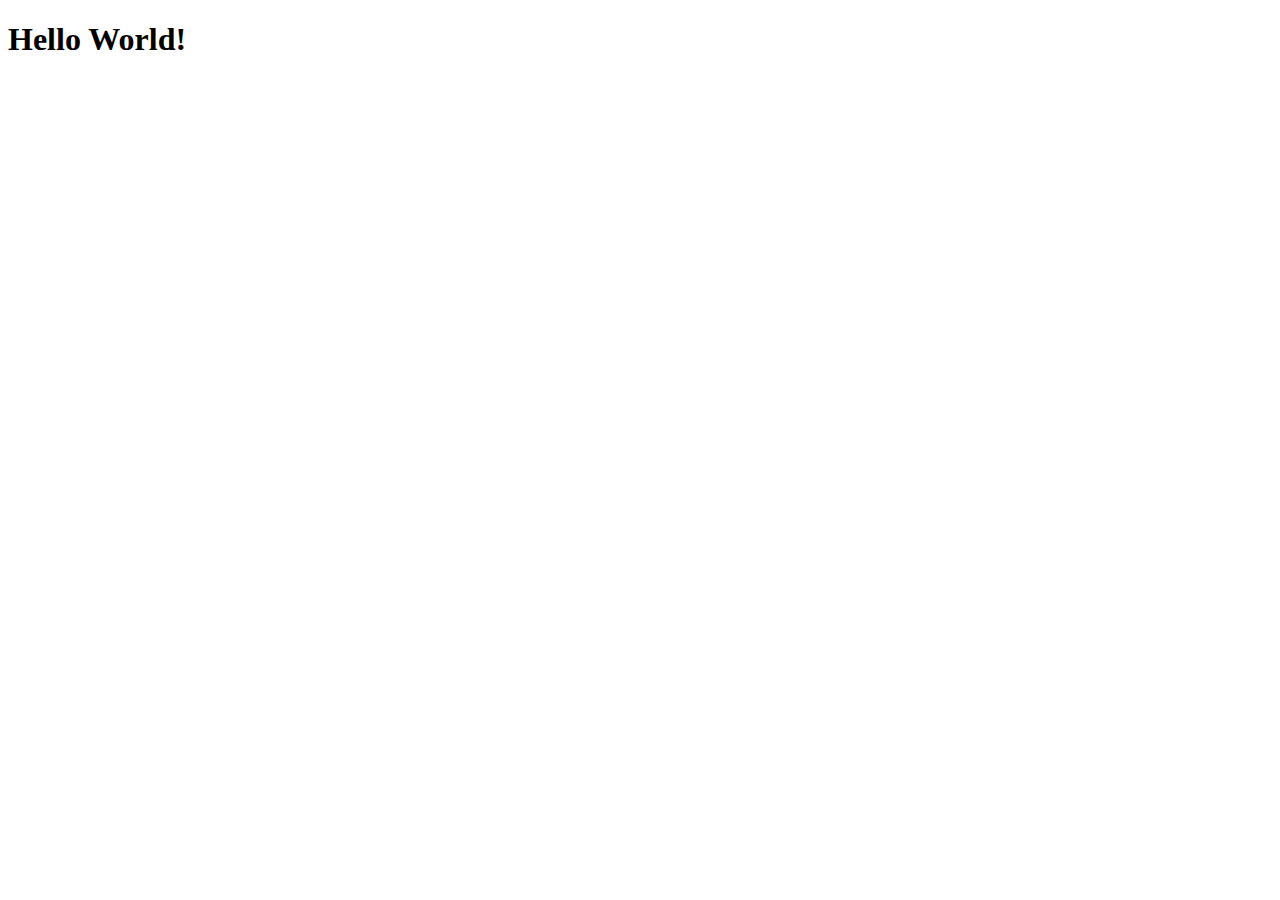
==== index.html @ f0300665 "Hello World" ====
<!DOCTYPE html>
<html lang="en">
<head>
    <meta charset="UTF-8">
    <meta http-equiv="X-UA-Compatible" content="IE=edge">
    <meta name="viewport" content="width=device-width, initial-scale=1.0">
    <title>Document</title>
</head>
<body>
    <h1>Hello World!</h1>
</body>
</html>
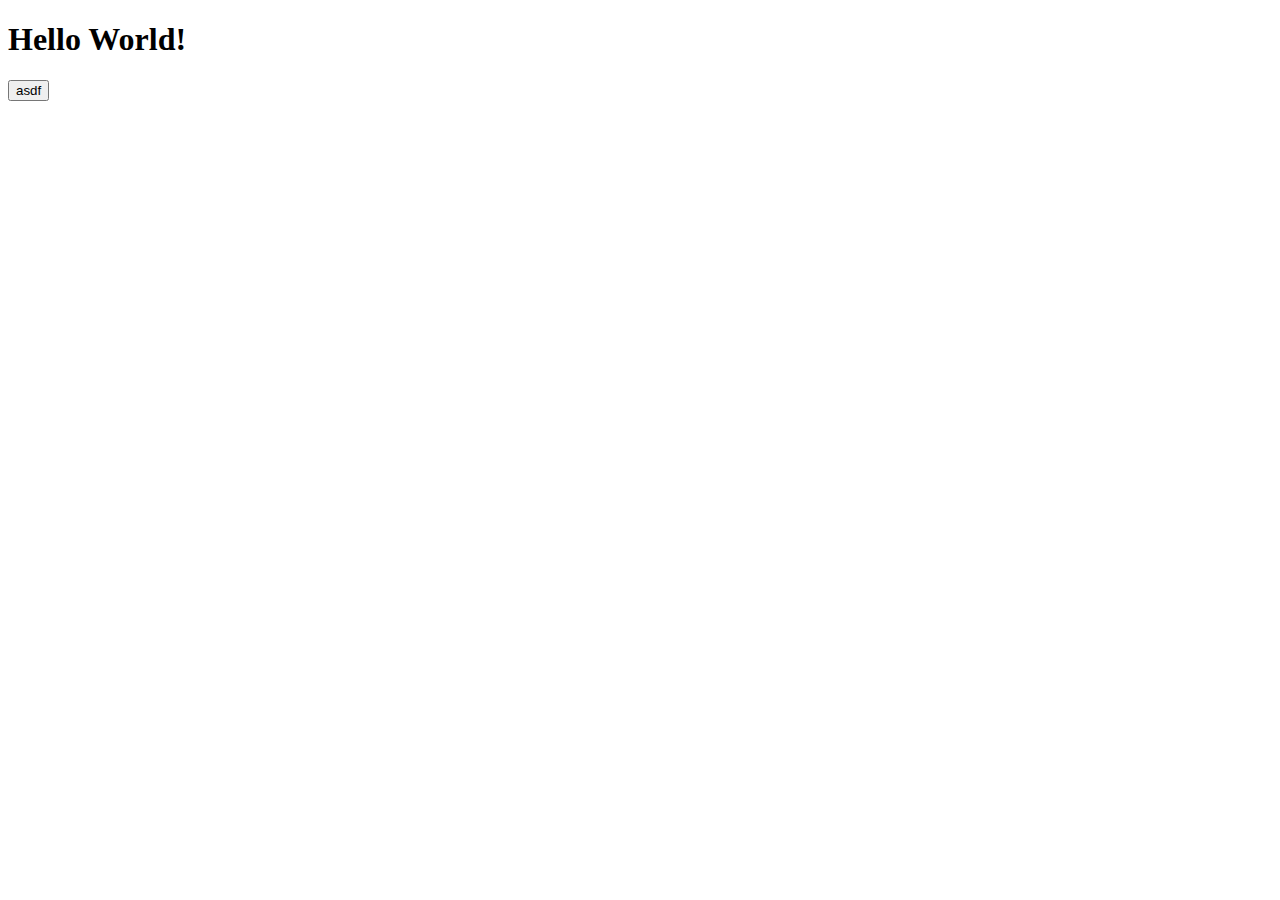
==== commit 05001d64: "testing1" ====
--- a/index.html
+++ b/index.html
@@ -4,9 +4,10 @@
     <meta charset="UTF-8">
     <meta http-equiv="X-UA-Compatible" content="IE=edge">
     <meta name="viewport" content="width=device-width, initial-scale=1.0">
-    <title>Document</title>
+    <title>Resources</title>
 </head>
 <body>
     <h1>Hello World!</h1>
+    <a href="/Ajjrumiyyah/index.html"><button>asdf</button></a>
 </body>
 </html>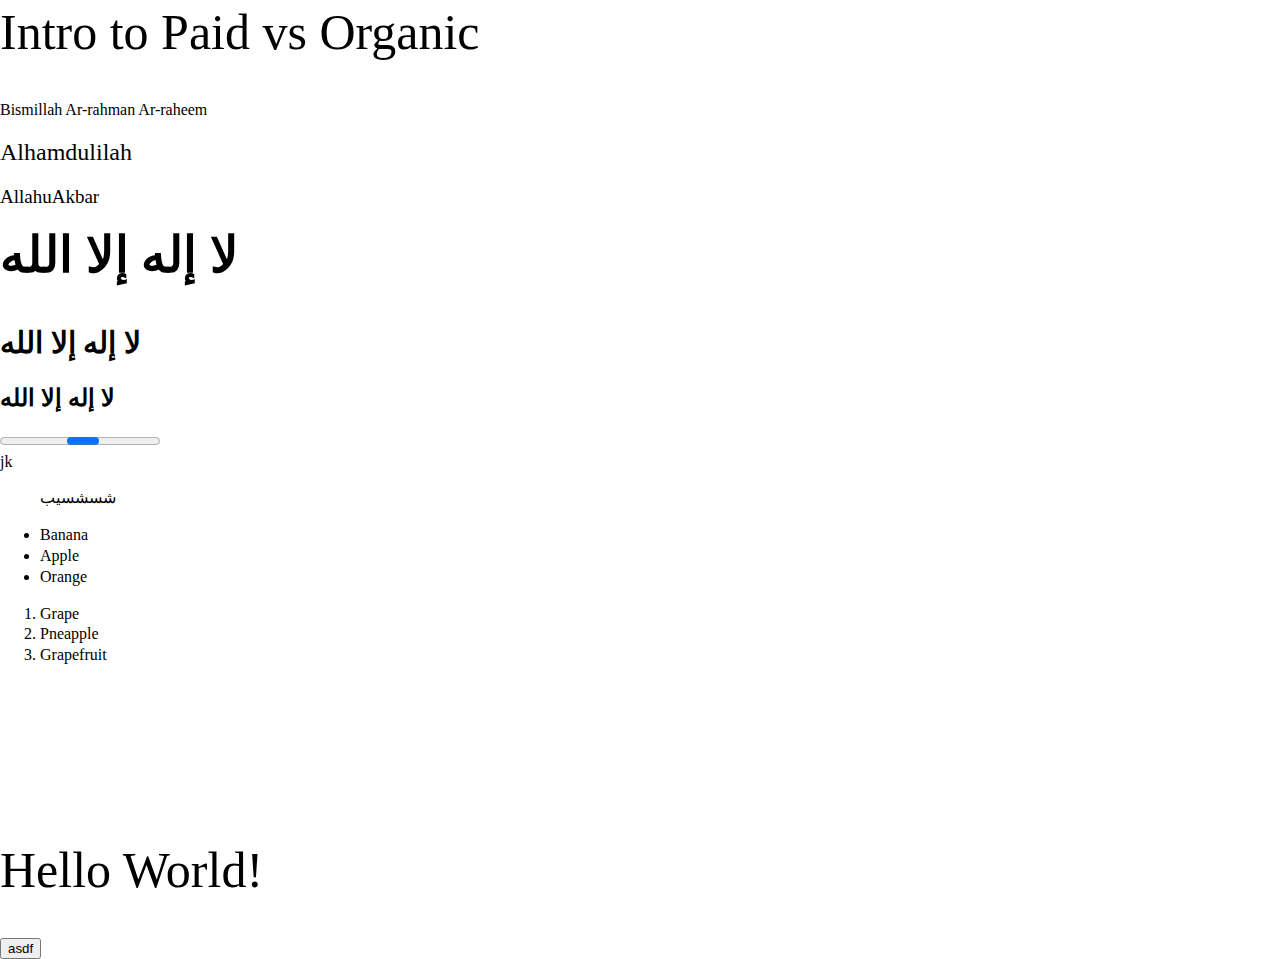
==== commit a061e2c2: "Garbage" ====
--- a/index.html
+++ b/index.html
@@ -1,13 +1,48 @@
+<!--This is the home page, whose purpose is
+    1) to host, display, and document the default styling for the website
+    2) to link out to the separate subsidiary projects
+-->
+
+
 <!DOCTYPE html>
 <html lang="en">
 <head>
     <meta charset="UTF-8">
     <meta http-equiv="X-UA-Compatible" content="IE=edge">
     <meta name="viewport" content="width=device-width, initial-scale=1.0">
-    <title>Resources</title>
+    <title>Home Base</title>
+    <link rel="stylesheet" href="/universalCopy.css" />
 </head>
 <body>
+    <nav></nav>
+    <div></div>
+    <article>
+        <h1>Intro to Paid vs Organic</h1>
+        <p>Bismillah Ar-rahman Ar-raheem</p>
+        <h2>Alhamdulilah</h2>
+        <h3>AllahuAkbar</h3>
+        <h4>لا إله إلا الله</h4>
+        <h5>لا إله إلا الله</h5>
+        <h6>لا إله إلا الله</h6>
+        <progress>ghj</progress>
+        <aside>jk</aside>
+        <blockquote>شسشسيب</blockquote>
+        <ul>
+            <li>Banana</li>
+            <li>Apple</li>
+            <li>Orange</li>
+        </ul>
+        <ol>
+            <li>Grape</li>
+            <li>Pneapple</li>
+            <li>Grapefruit</li>
+        </ol>
+        <embed src="" type="">
+            <iframe src="" frameborder="0"></iframe>
+    </article>
+    <form action=""></form>
     <h1>Hello World!</h1>
     <a href="/Ajjrumiyyah/index.html"><button>asdf</button></a>
+    <footer></footer>
 </body>
 </html>--- a/universalCopy.css
+++ b/universalCopy.css
@@ -0,0 +1,105 @@
+/*👉Welcome to my css for the Ajrumiyyah Learning Platform
+Below are the default styles that are used across all pages
+Each page otherwise has its own stile sheet and manual overrides👈*/
+
+/* UNIVERSAL FONTS */
+@import url('https://db.onlinewebfonts.com/c/2c1ce06a505728976c1d2993407312b5?family=KFGQPC+Uthmanic+Script+HAFS');
+
+@font-face {
+    font-family: 'Graphik web';
+    src: url('https://assets.website-files.com/5e2755779d8b8ea1d6373797/5e2761fd54876406a0210838_Graphik-Regular-Web.woff2') format('woff2'), url('https://assets.website-files.com/5e2755779d8b8ea1d6373797/5e2761fd348295010a0ca94d_Graphik-Regular-Web.eot') format('embedded-opentype'), url('https://assets.website-files.com/5e2755779d8b8ea1d6373797/5e2761fd5487644b31210839_Graphik-Regular-Web.woff') format('woff');
+    font-weight: 400;
+    font-style: normal;
+    font-display: auto;
+}
+
+@font-face {
+    font-family: 'Graphik web';
+    src: url('https://assets.website-files.com/5e2755779d8b8ea1d6373797/5e2761fd997b9667abf8898f_Graphik-RegularItalic-Web.woff2') format('woff2'), url('https://assets.website-files.com/5e2755779d8b8ea1d6373797/5e2761fd9d8b8e8fff37cc8e_Graphik-RegularItalic-Web.eot') format('embedded-opentype'), url('https://assets.website-files.com/5e2755779d8b8ea1d6373797/5e2761fd8e5e9e1f5a28a0c1_Graphik-RegularItalic-Web.woff') format('woff');
+    font-weight: 400;
+    font-style: italic;
+    font-display: auto;
+}
+
+@font-face {
+    font-family: 'Graphik web';
+    src: url('https://assets.website-files.com/5e2755779d8b8ea1d6373797/5e2761fd2c83a24900ce156a_Graphik-Medium-Web.woff2') format('woff2'), url('https://assets.website-files.com/5e2755779d8b8ea1d6373797/5e2761fd2c83a27738ce1569_Graphik-Medium-Web.eot') format('embedded-opentype'), url('https://assets.website-files.com/5e2755779d8b8ea1d6373797/5e2761fd9d8b8e0fe337cc8d_Graphik-Medium-Web.woff') format('woff');
+    font-weight: 500;
+    font-style: normal;
+    font-display: auto;
+}
+
+@font-face {
+    font-family: 'Graphik web';
+    src: url('https://assets.website-files.com/5e2755779d8b8ea1d6373797/5e2761fd1c1a5456927d2bb7_Graphik-MediumItalic-Web.woff2') format('woff2'), url('https://assets.website-files.com/5e2755779d8b8ea1d6373797/5e2761fd8e5e9ec84028a0bf_Graphik-MediumItalic-Web.eot') format('embedded-opentype'), url('https://assets.website-files.com/5e2755779d8b8ea1d6373797/5e2761fddb51f66b46d5b1d6_Graphik-MediumItalic-Web.woff') format('woff');
+    font-weight: 500;
+    font-style: italic;
+    font-display: auto;
+}
+
+
+@font-face {
+	font-family: 'KFGQPC Uthmanic Script Hafs';
+	font-style: normal;
+	font-weight: 400;
+		src: url("http://db.onlinewebfonts.com/t/2c1ce06a505728976c1d2993407312b5.eot"); /* IE9*/
+		src: url("http://db.onlinewebfonts.com/t/2c1ce06a505728976c1d2993407312b5.eot?#iefix") format("embedded-opentype"), /* IE6-IE8 */
+		url("http://db.onlinewebfonts.com/t/2c1ce06a505728976c1d2993407312b5.woff2") format("woff2"), /* chrome firefox */
+		url("http://db.onlinewebfonts.com/t/2c1ce06a505728976c1d2993407312b5.woff") format("woff"), /* chrome firefox */
+		url("http://db.onlinewebfonts.com/t/2c1ce06a505728976c1d2993407312b5.ttf") format("truetype"), /* chrome firefox opera Safari, Android, iOS 4.2+*/
+		url("http://db.onlinewebfonts.com/t/2c1ce06a505728976c1d2993407312b5.svg#KFGQPC Uthmanic Script HAFS") format("svg"); /* iOS 4.1- */
+	
+	src: url("http://db.onlinewebfonts.com/t/2c1ce06a505728976c1d2993407312b5.woff2") format("woff2"), url('/FONTS/KFGQPC\ Uthmanic\ Script\ HAFS\ Regular.otf') format('otf');
+}
+
+@font-face {
+	font-family: 'Lato';
+	font-style: normal;
+	font-weight: 400;
+	src: local('Lato Regular'), local('Lato-Regular'),
+		url(https://cdn.kastatic.org/fonts/lato/Lato-Regular.woff2) format('woff2');
+}
+@font-face {
+	font-family: 'Lato';
+	font-style: normal;
+	font-weight: 700;
+	src: local('Lato Bold'), local('Lato-Bold'),
+		url(https://cdn.kastatic.org/fonts/lato/Lato-Bold.woff2) format('woff2');
+}
+@font-face {
+	font-family: 'Lato';
+	font-style: normal;
+	font-weight: 900;
+	src: local('Lato Black'), local('Lato-Black'),
+		url(https://cdn.kastatic.org/fonts/lato/Lato-Black.woff2) format('woff2');
+}
+:root{
+	font-family: 'Graphik web';
+	font-weight: 400;
+	font-size: 16px;
+	line-height: 1.3;
+}
+
+
+body{
+	margin: unset;
+}
+
+h1, h2, h3, h4, h5, h6{
+	font-weight: 500;
+	margin-block-start: unset;
+	margin-block-end: 0.7em;
+}
+
+h4, h5, h6{
+	font-family: 'KFGQPC Uthmanic Script Hafs';
+	font-weight: 600;
+}
+
+h1{font-size: 50px;}
+h2{font-size: 24px;}
+h3{font-size: 19px;}
+h4{font-size: 50px;}
+h5{font-size: 30px;}
+h6{font-size: 24px;}
+
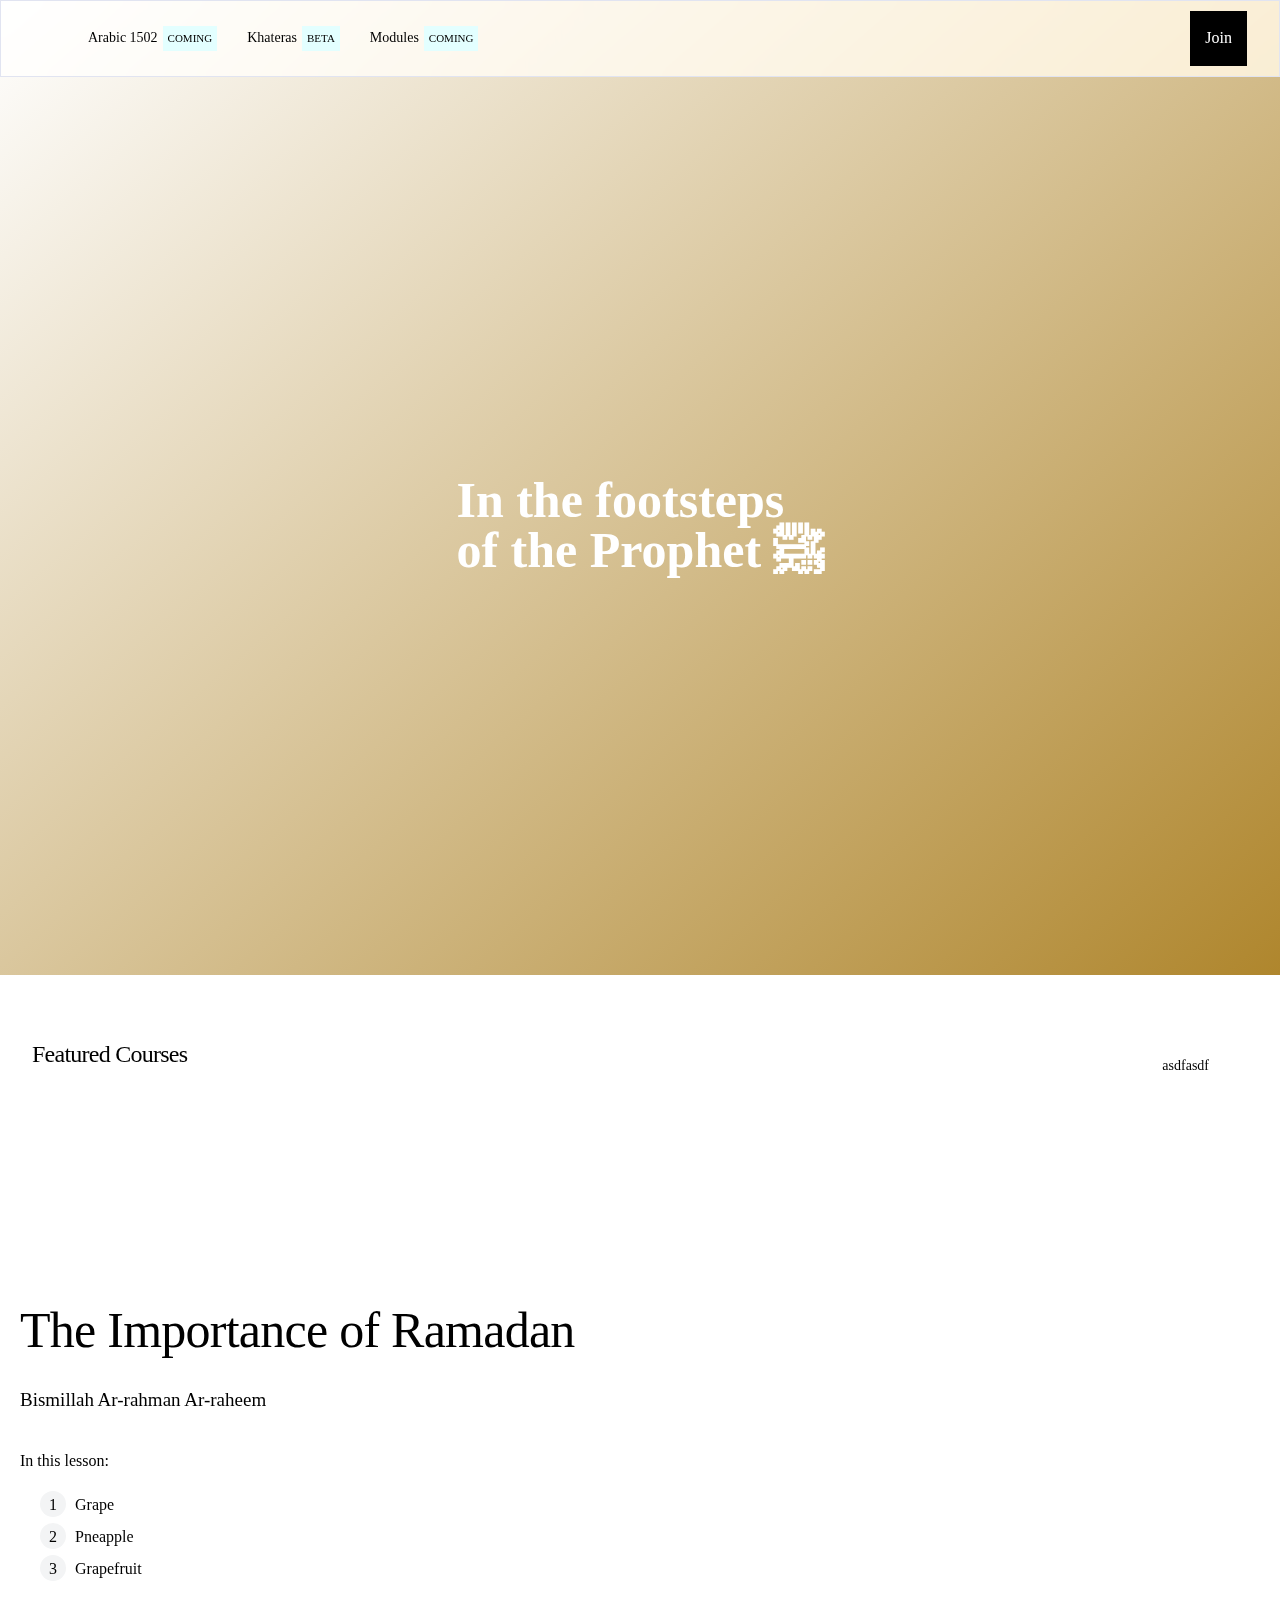
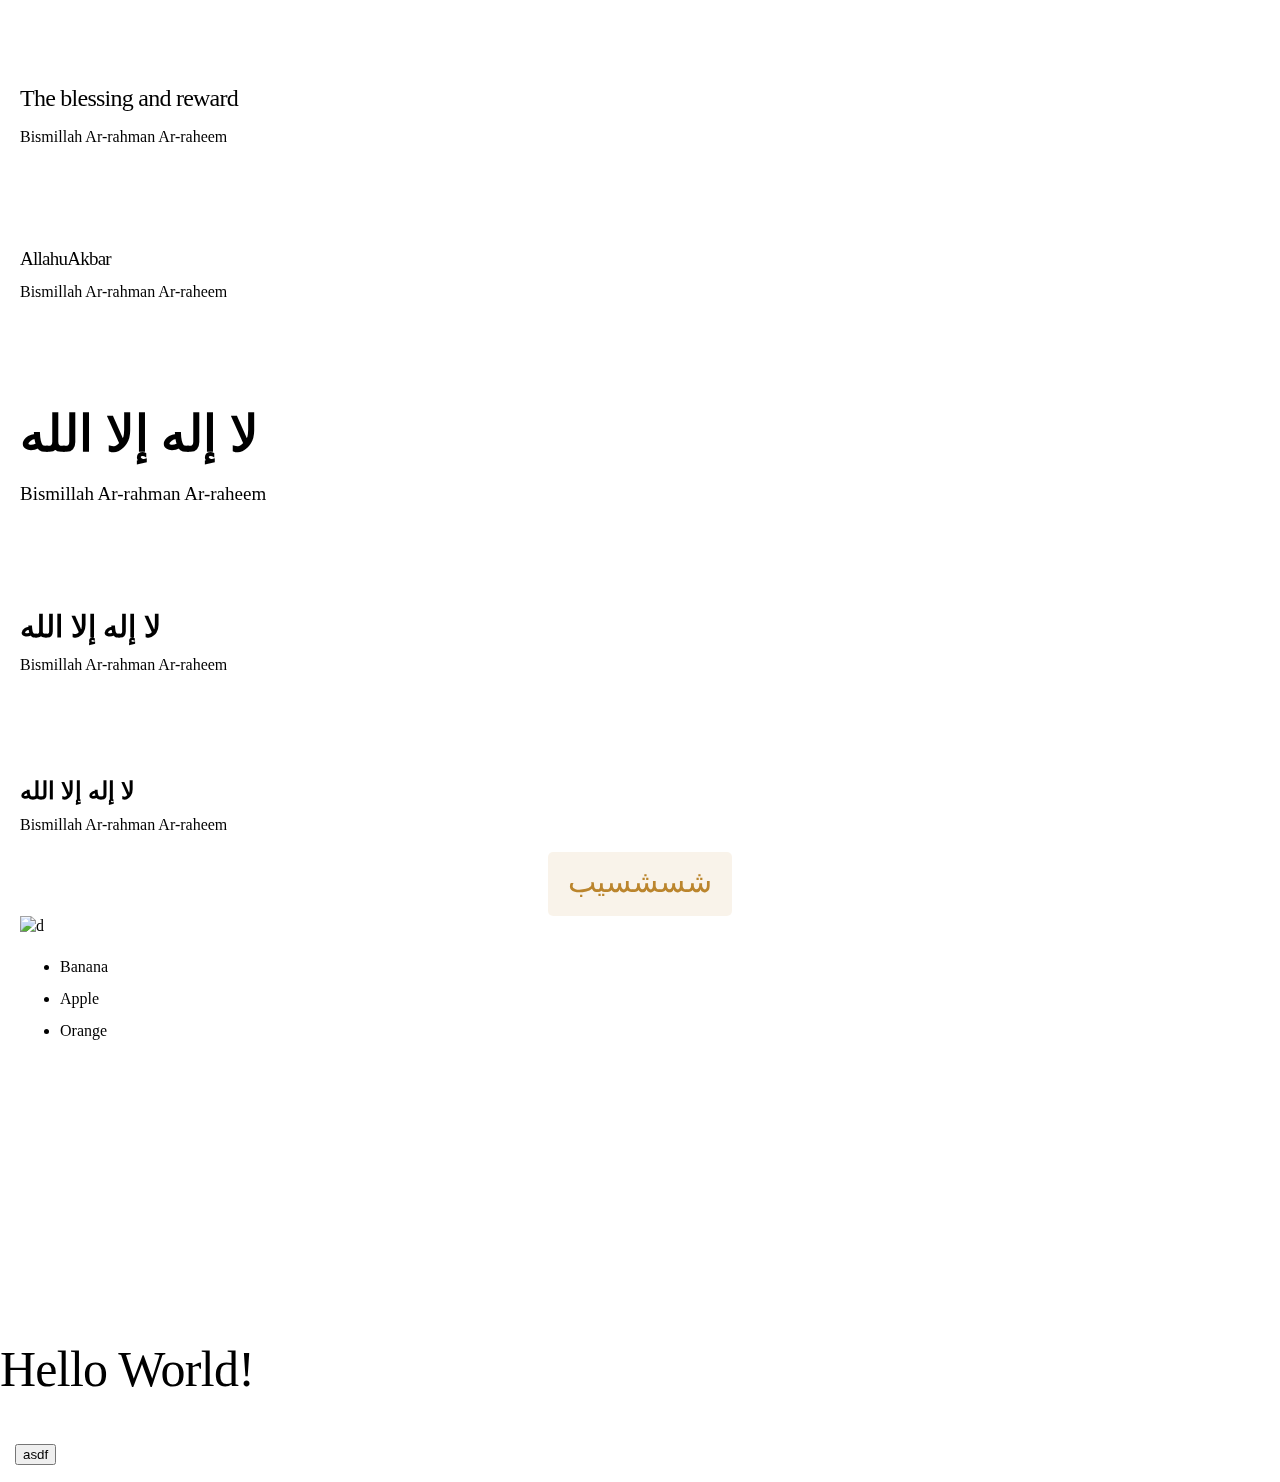
==== commit 60825190: "test123" ====
--- a/index.html
+++ b/index.html
@@ -10,33 +10,60 @@
     <meta charset="UTF-8">
     <meta http-equiv="X-UA-Compatible" content="IE=edge">
     <meta name="viewport" content="width=device-width, initial-scale=1.0">
+    <script src="https://cdn.jsdelivr.net/npm/@popperjs/core@2.11.5/dist/umd/popper.min.js" integrity="sha384-Xe+8cL9oJa6tN/veChSP7q+mnSPaj5Bcu9mPX5F5xIGE0DVittaqT5lorf0EI7Vk" crossorigin="anonymous"></script>
+<script src="https://cdn.jsdelivr.net/npm/bootstrap@5.2.0-beta1/dist/js/bootstrap.min.js" integrity="sha384-kjU+l4N0Yf4ZOJErLsIcvOU2qSb74wXpOhqTvwVx3OElZRweTnQ6d31fXEoRD1Jy" crossorigin="anonymous"></script>
     <title>Home Base</title>
     <link rel="stylesheet" href="/universalCopy.css" />
 </head>
 <body>
-    <nav></nav>
-    <div></div>
+    <nav>
+        <a disabled href="/index.html"><img src="/images/Islamic Scouting Logo.png" alt=""></a>
+        <a href="/index.html">Arabic 1502<div>COMING</div></a>
+        <a href="/index.html">Khateras<div>BETA</div></a>
+        <a href="/index.html">Modules<div>COMING</div></a>
+        <a href="google.com">Join</a>
+    </nav>
+    <div class="title">
+        <span>In the footsteps <br>of the Prophet ﷺ</span>
+        
+    </div>
+    <div class="container">
+        <div class="container_title">
+            <h2>Featured Courses</h2>
+            <a class="arrow"href="">asdfasdf</a>
+        </div>
+        
+    </div>
+
+
+
+
     <article>
-        <h1>Intro to Paid vs Organic</h1>
+        <h1>The Importance of Ramadan</h1>
         <p>Bismillah Ar-rahman Ar-raheem</p>
-        <h2>Alhamdulilah</h2>
+        <p><strong>In this lesson:</strong></p>
+        <ol>
+            <li>Grape</li>
+            <li>Pneapple</li>
+            <li>Grapefruit</li>
+        </ol>
+        <h2>The blessing and reward</h2>
+        <p>Bismillah Ar-rahman Ar-raheem</p>
         <h3>AllahuAkbar</h3>
+        <p>Bismillah Ar-rahman Ar-raheem</p>
         <h4>لا إله إلا الله</h4>
+        <p>Bismillah Ar-rahman Ar-raheem</p>
         <h5>لا إله إلا الله</h5>
+        <p>Bismillah Ar-rahman Ar-raheem</p>
         <h6>لا إله إلا الله</h6>
-        <progress>ghj</progress>
-        <aside>jk</aside>
+        <p>Bismillah Ar-rahman Ar-raheem</p>
         <blockquote>شسشسيب</blockquote>
+        <img src="/images/desk.jpg" alt="d" caption="123Hahaha">
         <ul>
             <li>Banana</li>
             <li>Apple</li>
             <li>Orange</li>
         </ul>
-        <ol>
-            <li>Grape</li>
-            <li>Pneapple</li>
-            <li>Grapefruit</li>
-        </ol>
         <embed src="" type="">
             <iframe src="" frameborder="0"></iframe>
     </article>
--- a/universalCopy.css
+++ b/universalCopy.css
@@ -73,6 +73,20 @@
 	src: local('Lato Black'), local('Lato-Black'),
 		url(https://cdn.kastatic.org/fonts/lato/Lato-Black.woff2) format('woff2');
 }
+@font-face {
+	font-family: 'Quadraat';
+	font-style: normal;
+	font-weight: 400;
+	src: url(https://www.fontsplace.com/free/fonts/q/quadraat.ttf) format('ttf');
+}
+
+@font-face {
+	font-family: 'Quadraat';
+	font-style: bold;
+	font-weight: 700;
+	src: url(https://www.fontsplace.com/free/fonts/q/quadraat-bold.ttf) format('ttf');
+}
+
 :root{
 	font-family: 'Graphik web';
 	font-weight: 400;
@@ -88,14 +102,24 @@
 h1, h2, h3, h4, h5, h6{
 	font-weight: 500;
 	margin-block-start: unset;
-	margin-block-end: 0.7em;
+	margin-block-end: 0.5em;
+}
+
+h1, h2, h3{
+	letter-spacing: -0.75px;
+	margin-top: 100px;
 }
 
 h4, h5, h6{
 	font-family: 'KFGQPC Uthmanic Script Hafs';
 	font-weight: 600;
-}
-
+	margin-top: 100px;
+	margin-block-end: 0.3em;
+
+}
+h1:first-child,h2:first-child,h3:first-child{
+	margin-top: 0px;
+}
 h1{font-size: 50px;}
 h2{font-size: 24px;}
 h3{font-size: 19px;}
@@ -103,3 +127,178 @@
 h5{font-size: 30px;}
 h6{font-size: 24px;}
 
+a > img{
+max-width: 200px;
+max-height: 35px;
+margin: 10px 0px 5px 0px;
+}
+
+
+
+nav{
+position: fixed; top: 0; left: 0; right: 0;
+display: flex;
+align-items: center;
+padding: 10px 32px;
+background-color: rgba(255, 255, 255, 0.75);
+backdrop-filter: saturate(2) blur(8px) brightness(1);
+border: rgb(225, 228, 241) solid 1px;
+z-index: 1;
+}
+
+
+a{
+display: flex;
+align-items: center;
+padding: 15px;
+text-decoration: none;
+color: black;
+font-weight: 500;
+font-size: 14px;
+transition: background-color 100ms, color 10ms;
+height: 25px;
+}
+
+a > div{
+	padding: 5px;
+	background-color: rgb(227, 255, 255);
+	margin-left: 5px;
+	font-weight: 300;
+	color: black;
+	font-size: 11px;
+
+}
+
+nav > a{
+	
+}
+
+a:hover{
+	background-color: rgb(196, 140, 51, 0.1);
+	opacity: 0.8;
+	color: #BB852D;
+}
+nav > a:first-child{
+	padding: 0px 5px;
+	margin-right: 30px;
+}
+nav > a:last-child{
+	color: white;
+	background-color: black;
+	margin-left: auto;
+	font-size: 16px;
+	}
+nav > a:last-child:hover{
+	background-color: #BB852D;
+	color: white;
+}
+
+ol::before{
+	counter-reset: circle;
+	content: '';
+}
+
+
+ol > li::before{
+	counter-increment: circle;
+	content: counter(circle);
+	position: absolute;
+	left: 0;
+	font-weight: 500;
+	background-color: #F3F4F5;
+	border-radius: 100px;
+	width: 26px;
+	height: 26px;
+	text-align: center;
+	line-height: 28px;
+}
+
+li{
+	height: 28px;
+	line-height: 28px;
+	margin-bottom: 4px;
+}
+
+ol{
+	padding-left: 35px;
+	margin: 20px;
+	position: relative;
+}
+
+ol > li::marker{
+	content: '';
+
+}
+
+article{
+	margin-top: 120px;
+	padding: 20px;
+}
+
+h1 + p, h4+p {
+	font-size: 19px;
+	margin-block-end: 2em;
+}
+
+p{
+	margin-block-start: 0.5em;
+}
+
+strong{
+	font-weight: 500;
+}
+
+blockquote{
+	display: flex;
+	align-items: center;
+	flex-wrap: wrap;
+	direction: rtl;
+	font-family: 'KFGQPC Uthmanic Script Hafs';
+	font-size: 30px;
+	background-color: #c48c331a;
+	color: #BB852D;
+	padding: 10px 20px 15px;
+	border-radius: 5px;
+	margin: 0px auto;
+	text-align: right;
+	width: fit-content;
+	justify-self: center;
+}
+
+.title{
+	background-image: url(/images/backgroundHero.svg), linear-gradient(139deg, #ffffff, #af862d);
+	background-size: 100vw;
+	background-position: 0px;
+	height: 100vh;
+	display: flex;
+	flex-direction: column;
+	align-items: center;
+	justify-content: center;
+	padding-top: 75px;
+	background-position: 100%;
+	transition: background-position 1s;
+}
+
+.title > span{
+	font-family: Quadraat;
+	font-weight: 700;
+	font-size: 50px;
+	line-height: 50px;
+	color: white;
+}
+
+.container{
+	padding: 64px 32px;
+}
+
+.container_title{
+	display: flex;
+	justify-content: space-between
+
+}
+
+.arrow::after{
+	content: url(https://assets-global.website-files.com/5e2755779d8b8ea1d6373797/5e279e009b1d6574580bfe08_arrow-white.svg);
+	height: 24px;
+	width:24px
+}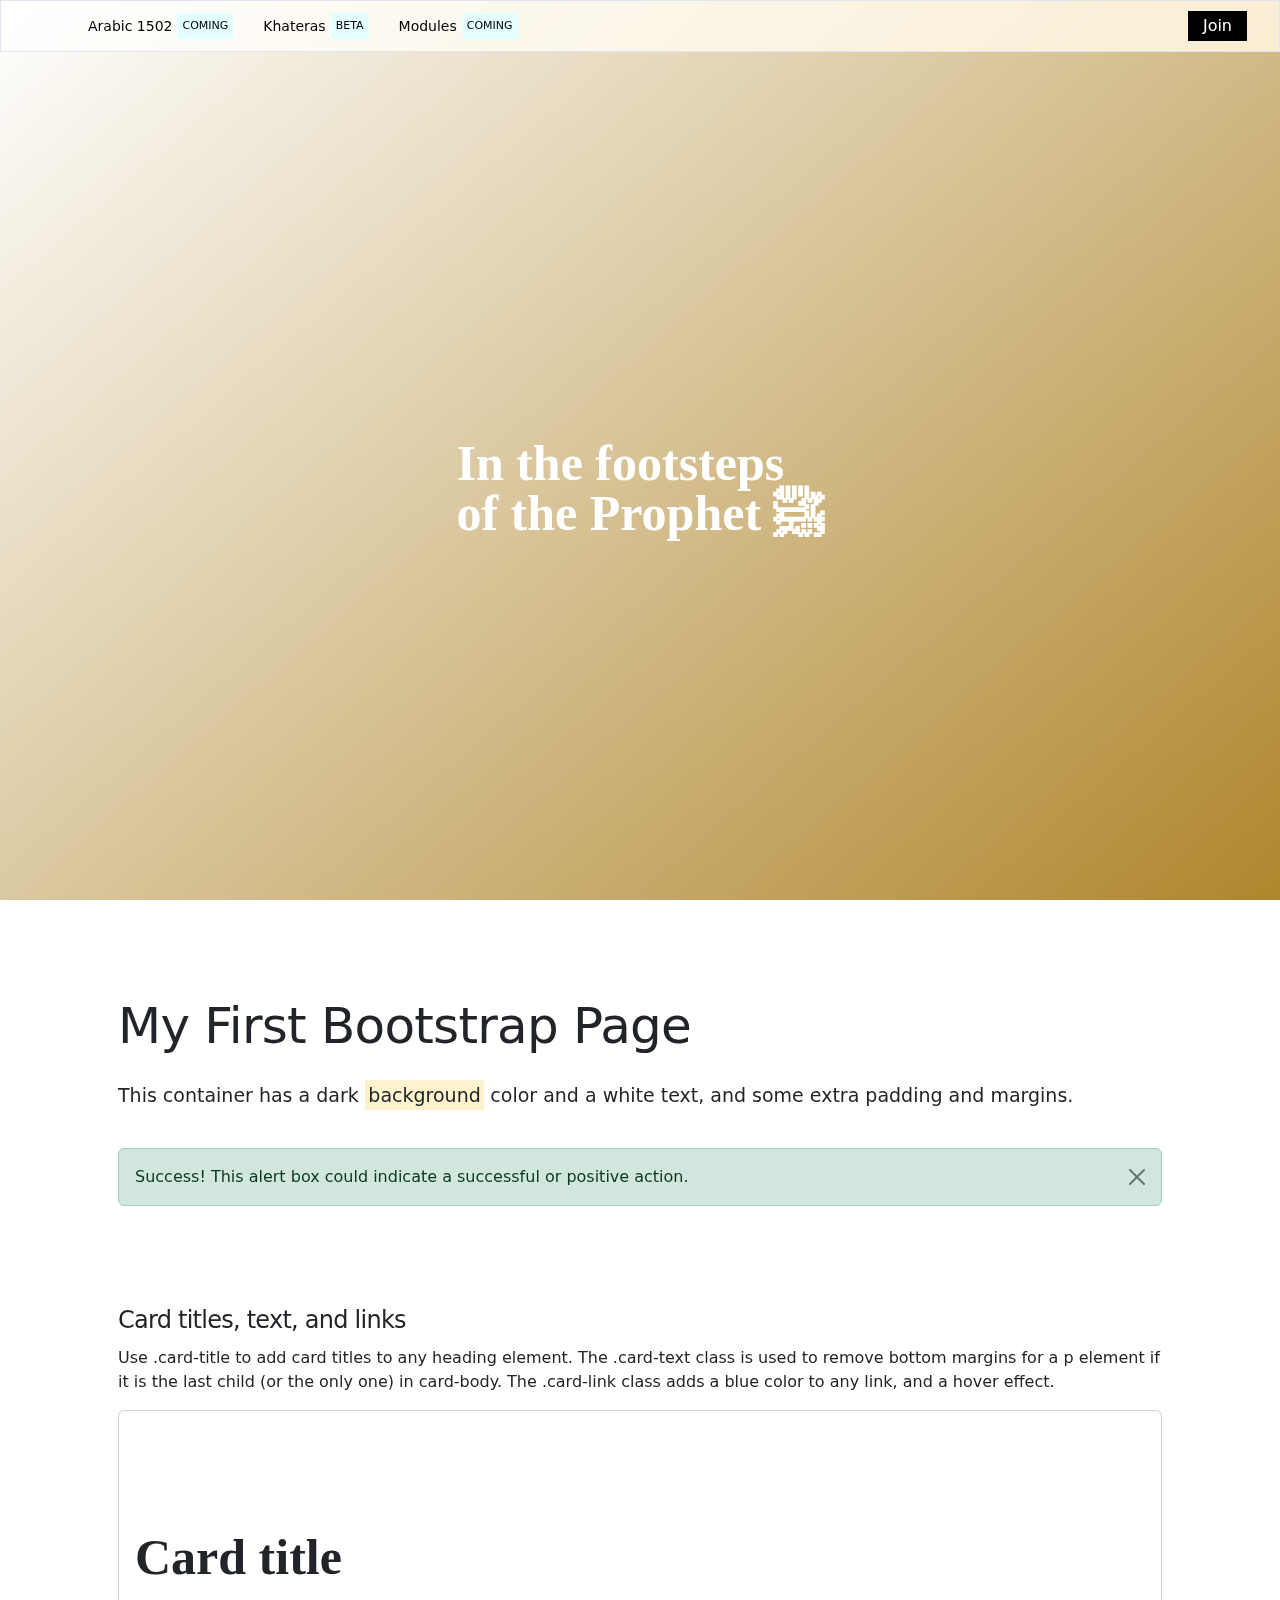
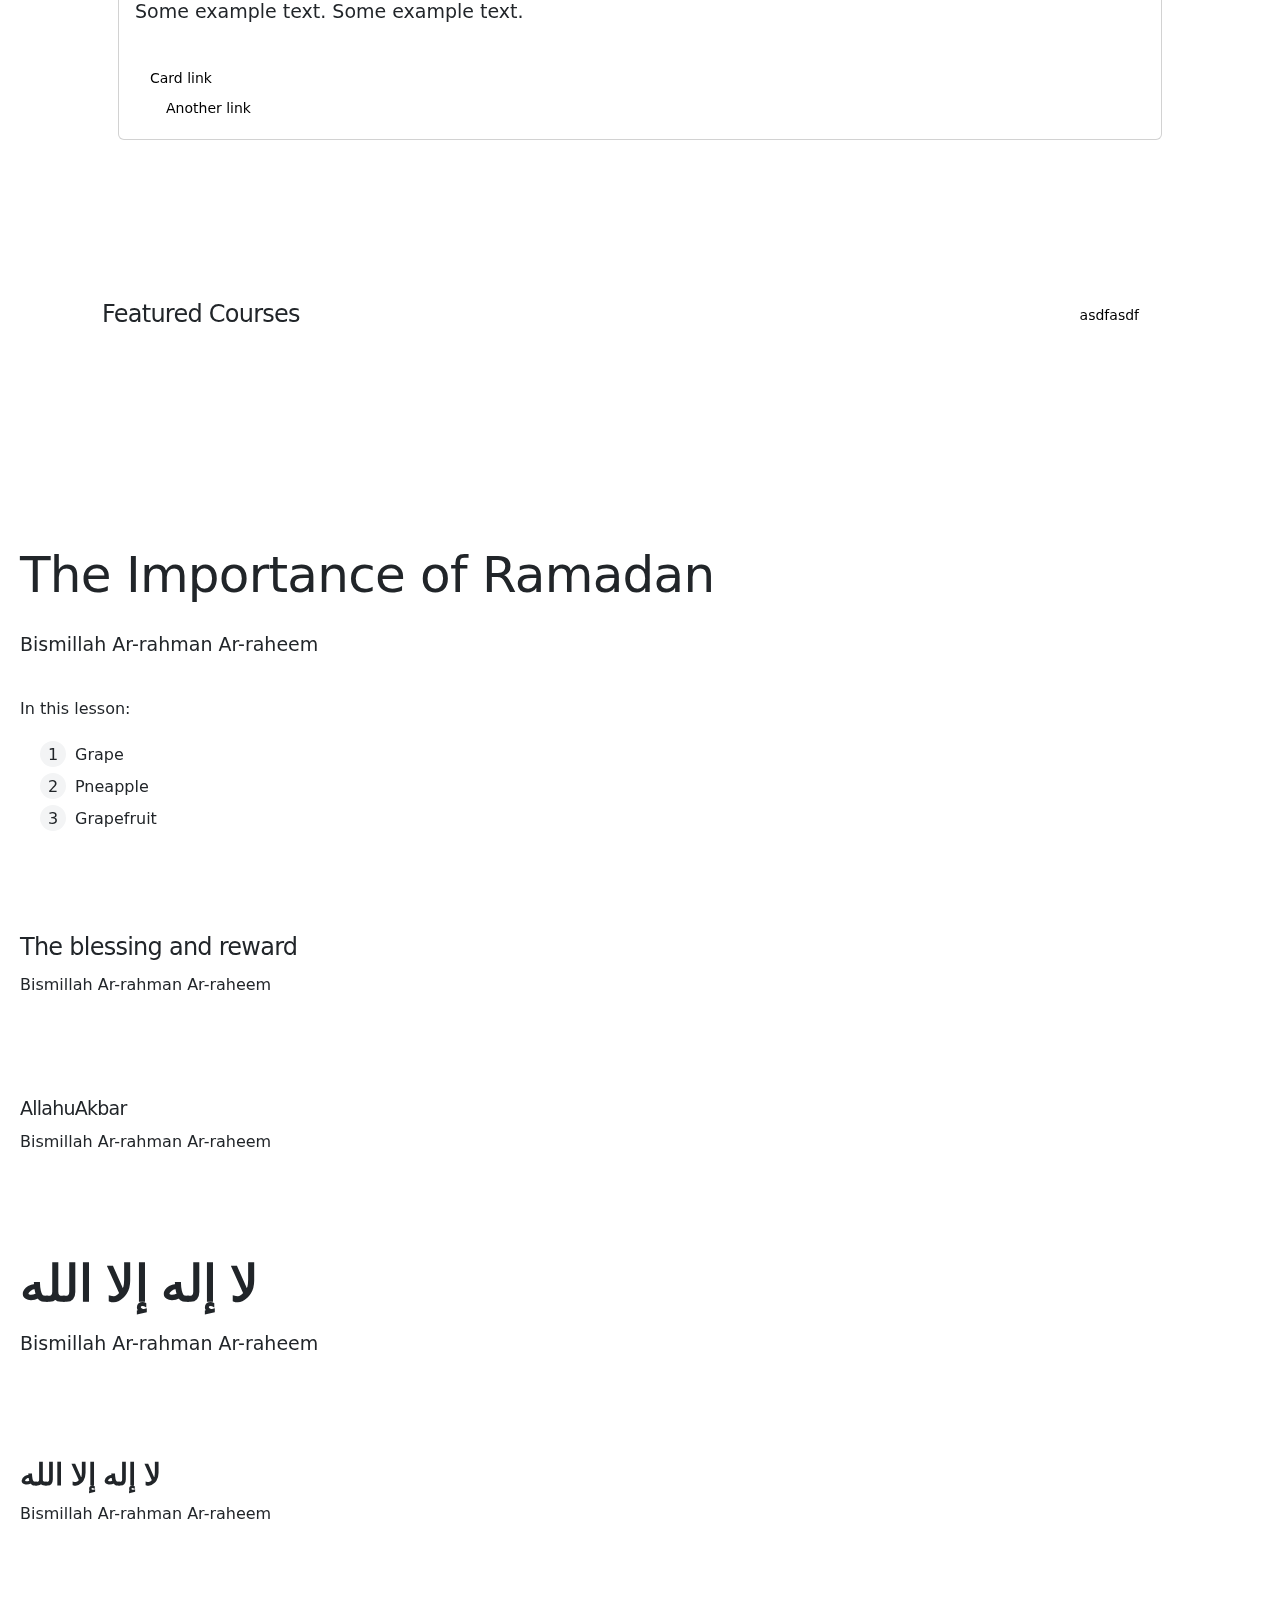
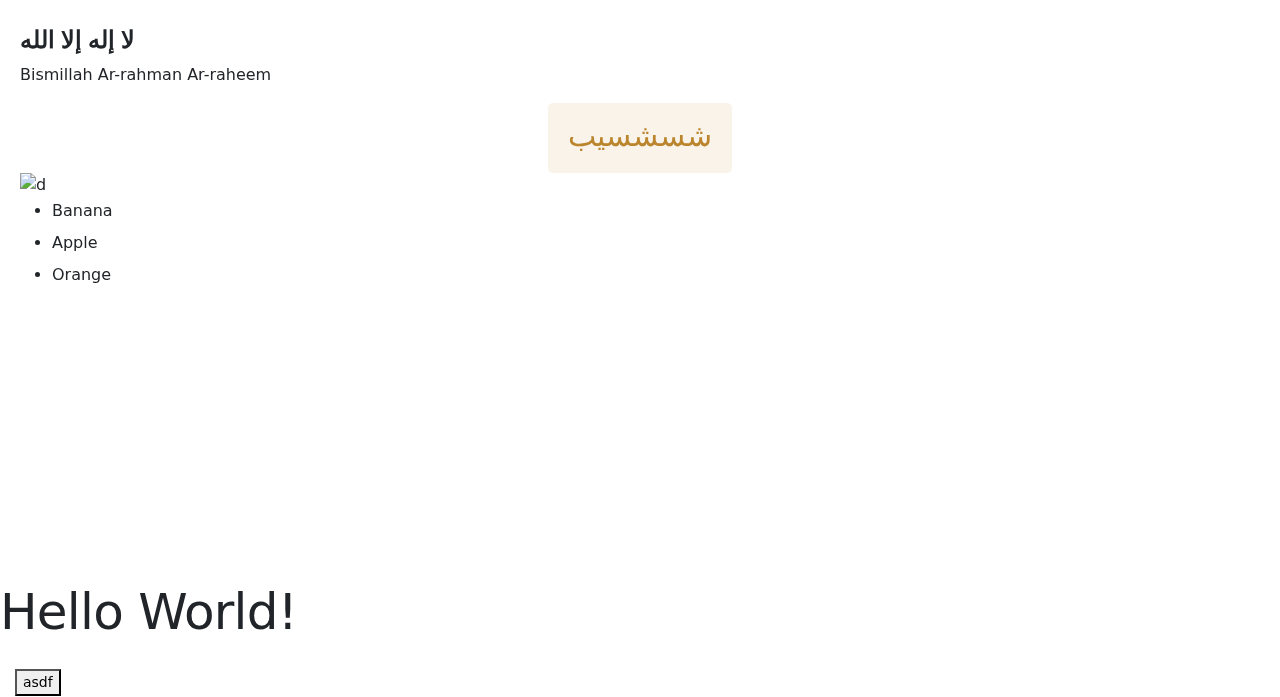
==== commit 0ab67f99: "Feb 2 procrastination" ====
--- a/index.html
+++ b/index.html
@@ -7,13 +7,18 @@
 <!DOCTYPE html>
 <html lang="en">
 <head>
+    <!-- BOOTSTRAP Latest compiled and minified CSS -->
+<link href="https://cdn.jsdelivr.net/npm/bootstrap@5.2.3/dist/css/bootstrap.min.css" rel="stylesheet">
+
+<!-- BOOTSTRAP Latest compiled JavaScript -->
+<script src="https://cdn.jsdelivr.net/npm/bootstrap@5.2.3/dist/js/bootstrap.bundle.min.js"></script>
     <meta charset="UTF-8">
     <meta http-equiv="X-UA-Compatible" content="IE=edge">
     <meta name="viewport" content="width=device-width, initial-scale=1.0">
     <script src="https://cdn.jsdelivr.net/npm/@popperjs/core@2.11.5/dist/umd/popper.min.js" integrity="sha384-Xe+8cL9oJa6tN/veChSP7q+mnSPaj5Bcu9mPX5F5xIGE0DVittaqT5lorf0EI7Vk" crossorigin="anonymous"></script>
 <script src="https://cdn.jsdelivr.net/npm/bootstrap@5.2.0-beta1/dist/js/bootstrap.min.js" integrity="sha384-kjU+l4N0Yf4ZOJErLsIcvOU2qSb74wXpOhqTvwVx3OElZRweTnQ6d31fXEoRD1Jy" crossorigin="anonymous"></script>
     <title>Home Base</title>
-    <link rel="stylesheet" href="/universalCopy.css" />
+    <link rel="stylesheet" href="./universalCopy.css" />
 </head>
 <body>
     <nav>
@@ -27,6 +32,29 @@
         <span>In the footsteps <br>of the Prophet ﷺ</span>
         
     </div>
+    
+    <div class="container p-5 my-5">
+        <h1>My First Bootstrap Page</h1>
+        <p>This container has a dark <mark>background</mark> color and a white text, and some extra padding and margins.</p>
+        <div class="alert alert-success alert-dismissible">
+            <button type="button" class="btn-close" data-bs-dismiss="alert"></button>
+            <strong>Success!</strong> This alert box could indicate a successful or positive action.
+          </div>
+
+          <h2>Card titles, text, and links</h2>
+  <p>Use .card-title to add card titles to any heading element. The .card-text class is used to remove bottom margins for a p element if it is the last child (or the only one) in card-body. The .card-link class adds a blue color to any link, and a hover effect.</p>
+  <div class="card">
+    <div class="card-body">
+      <h4 class="card-title">Card title</h4>
+      <p class="card-text">Some example text. Some example text.</p>
+      <a href="#" class="card-link">Card link</a>
+      <a href="#" class="card-link">Another link</a>
+    </div>
+  </div>
+  
+      </div>
+      
+      
     <div class="container">
         <div class="container_title">
             <h2>Featured Courses</h2>
